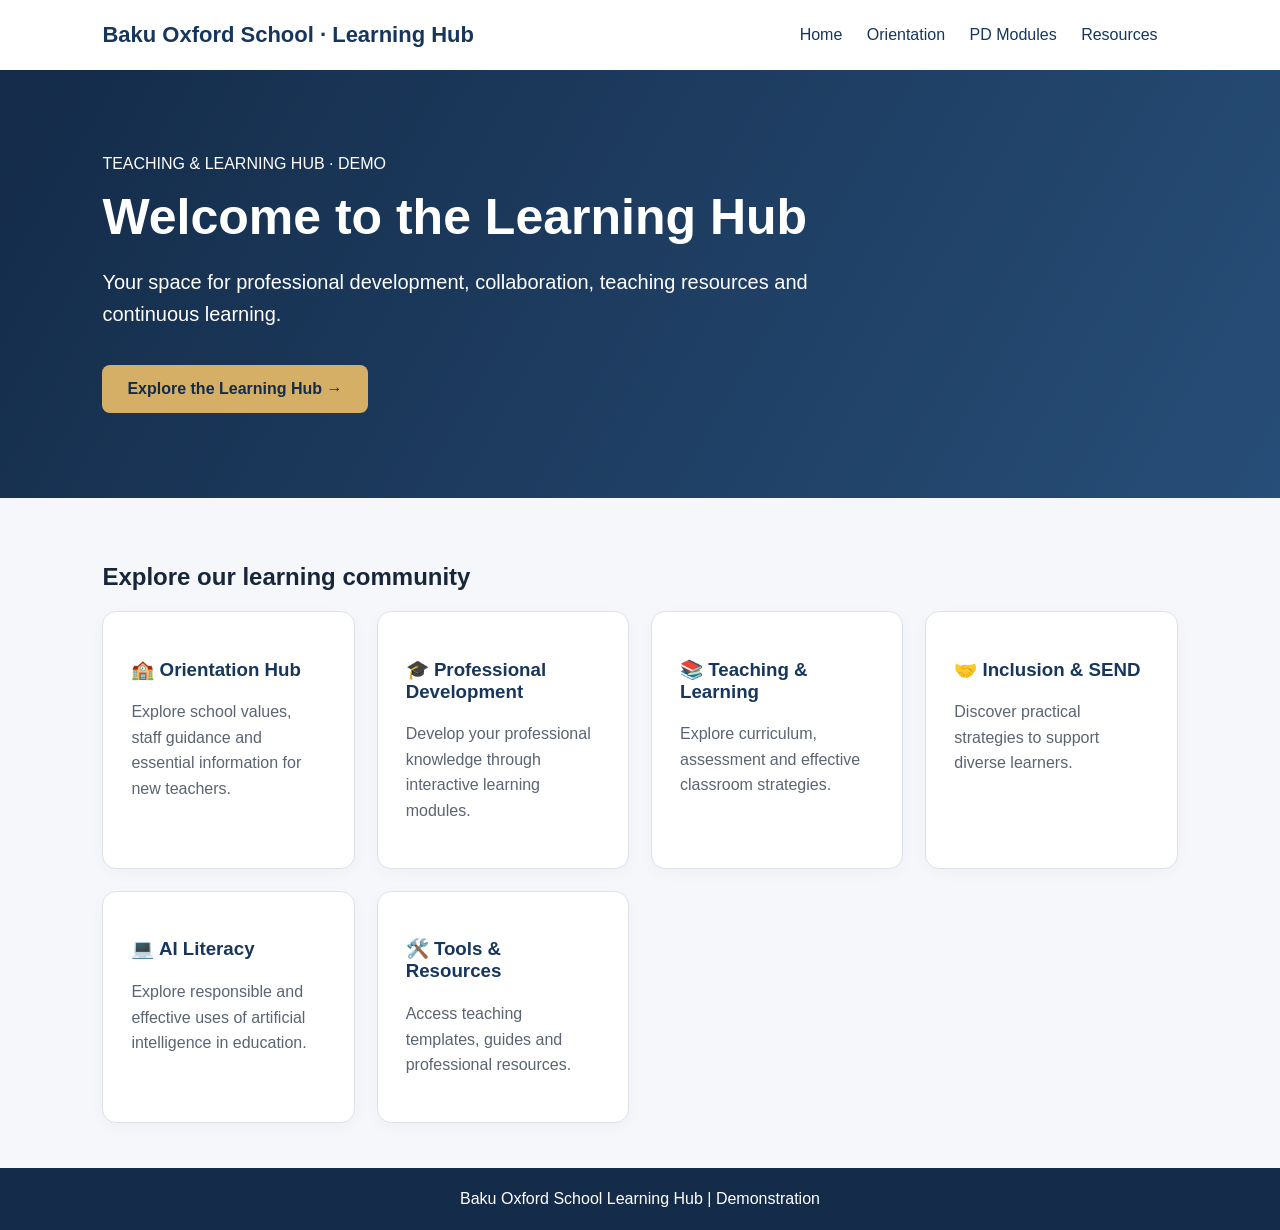
==== index.html @ e6fd6a9d "Create homepage" ====
<!DOCTYPE html>
<html lang="en">
<head>
<meta charset="UTF-8">
<meta name="viewport" content="width=device-width, initial-scale=1.0">
<title>Baku Oxford School | Learning Hub</title>

<style>
* {
    box-sizing: border-box;
}

body {
    margin: 0;
    font-family: Arial, sans-serif;
    background: #f5f7fa;
    color: #18263b;
}

header {
    background: white;
    padding: 22px 8%;
    display: flex;
    align-items: center;
    justify-content: space-between;
    flex-wrap: wrap;
    gap: 20px;
}

.logo {
    font-size: 22px;
    font-weight: bold;
    color: #17365d;
}

nav a {
    color: #17365d;
    text-decoration: none;
    margin-right: 20px;
}

.hero {
    background: linear-gradient(120deg, #142b49, #274e78);
    color: white;
    padding: 85px 8%;
}

.hero h1 {
    font-size: clamp(32px, 5vw, 50px);
    margin: 15px 0;
}

.hero p {
    font-size: 20px;
    line-height: 1.6;
    max-width: 750px;
}

.button {
    display: inline-block;
    background: #d4af65;
    color: #142b49;
    padding: 15px 25px;
    border-radius: 8px;
    text-decoration: none;
    font-weight: bold;
    margin-top: 15px;
}

main {
    padding: 45px 8%;
}

.cards {
    display: grid;
    grid-template-columns: repeat(auto-fit, minmax(250px, 1fr));
    gap: 22px;
}

.card {
    background: white;
    padding: 28px;
    border: 1px solid #dce2eb;
    border-radius: 14px;
    box-shadow: 0 4px 15px #00000008;
}

.card h3 {
    color: #17365d;
}

.card p {
    color: #5b6472;
    line-height: 1.6;
}

footer {
    background: #142b49;
    color: white;
    text-align: center;
    padding: 22px;
}
</style>
</head>

<body>

<header>
    <div class="logo">Baku Oxford School · Learning Hub</div>

    <nav>
        <a href="#home">Home</a>
        <a href="#orientation">Orientation</a>
        <a href="#pd">PD Modules</a>
        <a href="#resources">Resources</a>
    </nav>
</header>

<section class="hero" id="home">
    <div>TEACHING & LEARNING HUB · DEMO</div>

    <h1>Welcome to the Learning Hub</h1>

    <p>
        Your space for professional development,
        collaboration, teaching resources and
        continuous learning.
    </p>

    <a class="button" href="#orientation">
        Explore the Learning Hub →
    </a>
</section>

<main>

    <h2>Explore our learning community</h2>

    <div class="cards">

        <article class="card" id="orientation">
            <h3>🏫 Orientation Hub</h3>
            <p>Explore school values, staff guidance
            and essential information for new teachers.</p>
        </article>

        <article class="card" id="pd">
            <h3>🎓 Professional Development</h3>
            <p>Develop your professional knowledge
            through interactive learning modules.</p>
        </article>

        <article class="card">
            <h3>📚 Teaching & Learning</h3>
            <p>Explore curriculum, assessment and
            effective classroom strategies.</p>
        </article>

        <article class="card">
            <h3>🤝 Inclusion & SEND</h3>
            <p>Discover practical strategies to support
            diverse learners.</p>
        </article>

        <article class="card">
            <h3>💻 AI Literacy</h3>
            <p>Explore responsible and effective uses
            of artificial intelligence in education.</p>
        </article>

        <article class="card" id="resources">
            <h3>🛠️ Tools & Resources</h3>
            <p>Access teaching templates, guides
            and professional resources.</p>
        </article>

    </div>

</main>

<footer>
    Baku Oxford School Learning Hub | Demonstration
</footer>

</body>
</html>
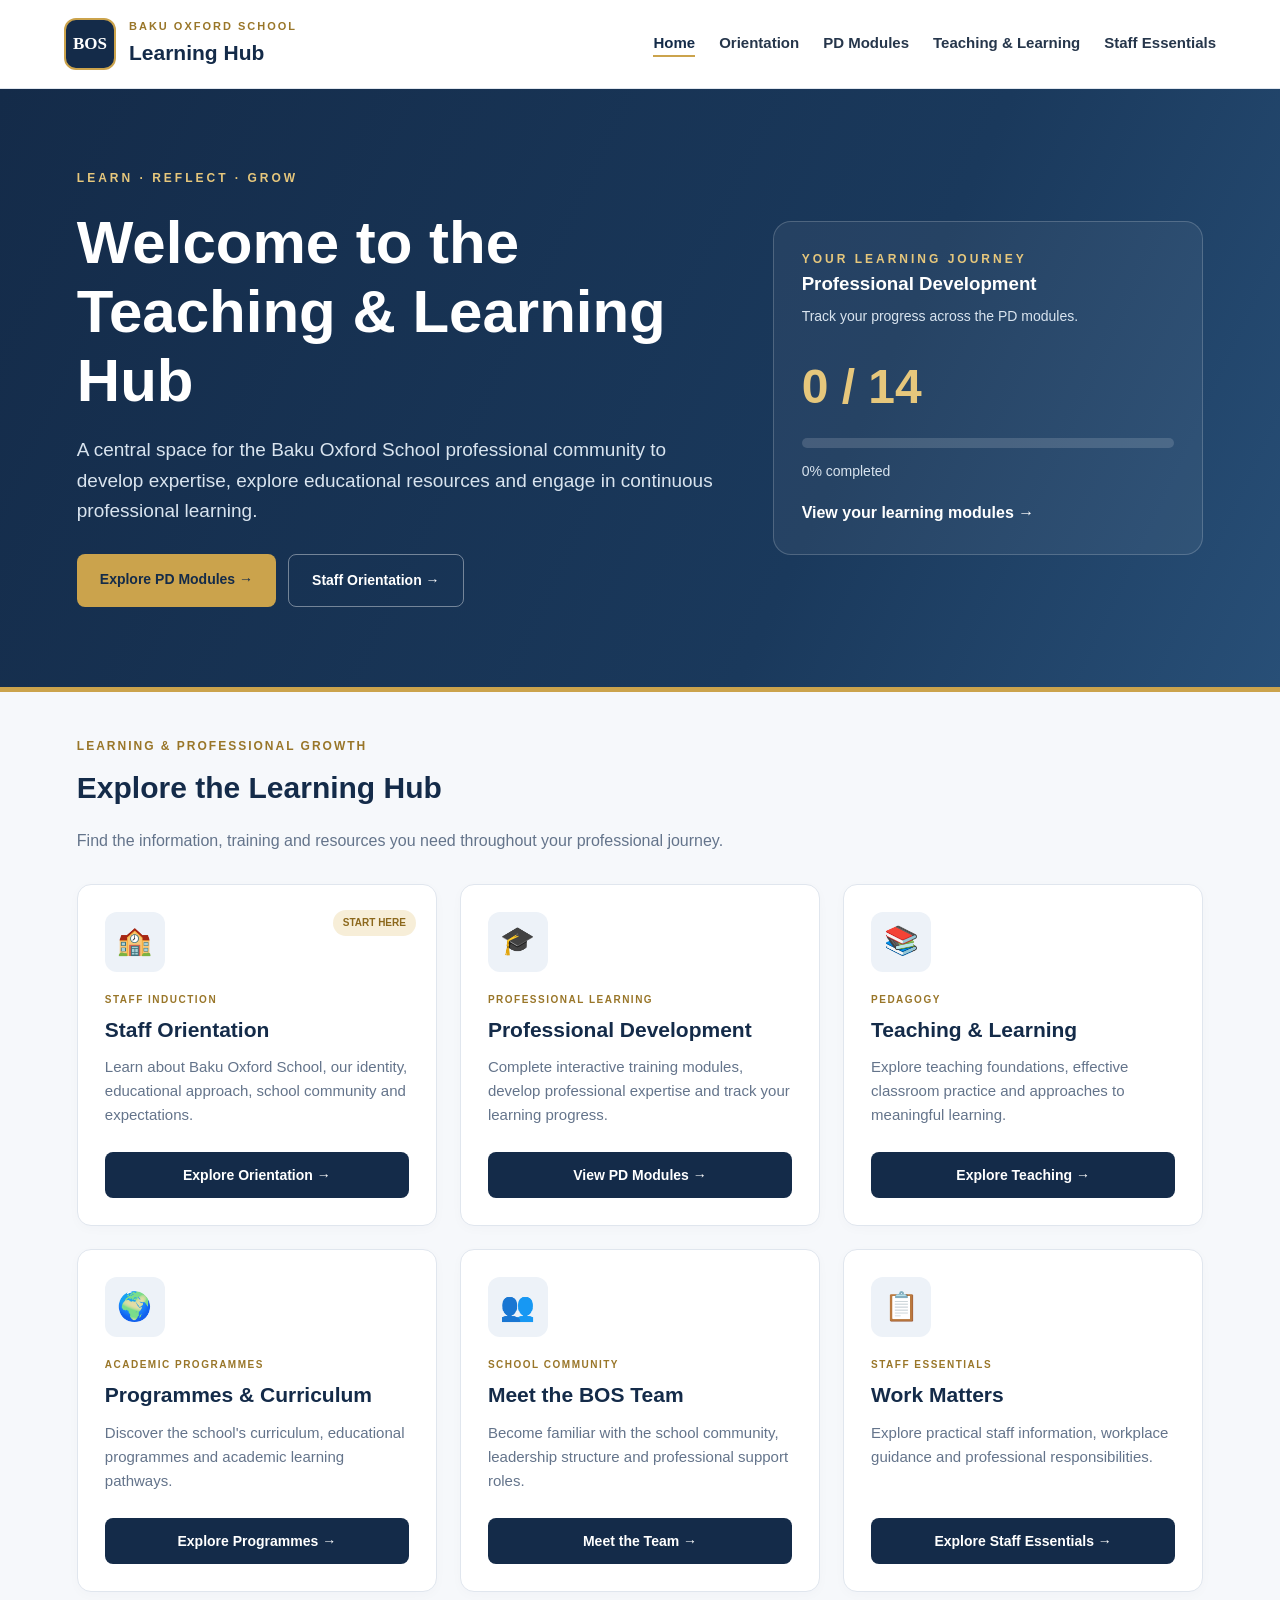
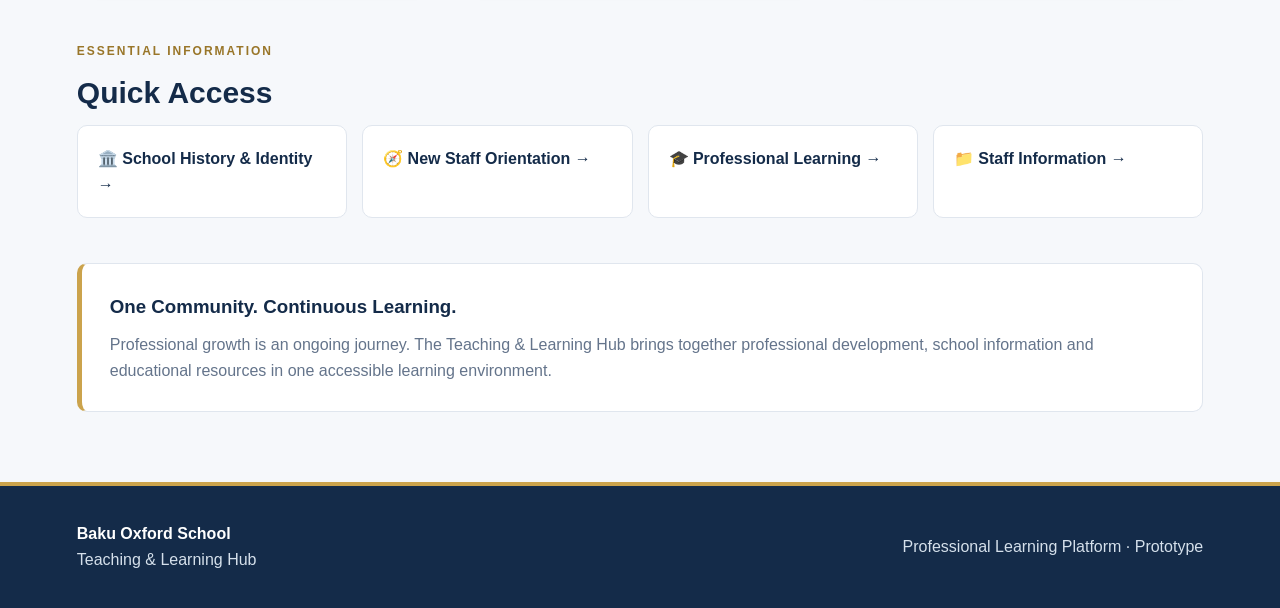
==== commit e62fba36: "Redesign Learning Hub homepage and connect all main sections" ====
--- a/index.html
+++ b/index.html
@@ -3,184 +3,883 @@
 <head>
 <meta charset="UTF-8">
 <meta name="viewport" content="width=device-width, initial-scale=1.0">
-<title>Baku Oxford School | Learning Hub</title>
+
+<title>Baku Oxford School | Teaching & Learning Hub</title>
 
 <style>
+
+:root {
+    --navy: #142b49;
+    --navy-light: #244b73;
+    --gold: #cba34c;
+    --gold-light: #f7eed8;
+    --background: #f6f8fb;
+    --white: #ffffff;
+    --text: #26364b;
+    --muted: #64748b;
+    --border: #e0e6ee;
+    --green: #16734a;
+}
+
 * {
     box-sizing: border-box;
 }
 
+html {
+    scroll-behavior: smooth;
+}
+
 body {
     margin: 0;
-    font-family: Arial, sans-serif;
-    background: #f5f7fa;
-    color: #18263b;
-}
+    font-family: Arial, Helvetica, sans-serif;
+    background: var(--background);
+    color: var(--text);
+    line-height: 1.6;
+}
+
+/* HEADER */
 
 header {
     background: white;
-    padding: 22px 8%;
+    border-bottom: 1px solid var(--border);
+    position: sticky;
+    top: 0;
+    z-index: 100;
+}
+
+.header-inner {
+    max-width: 1500px;
+    margin: auto;
+    padding: 18px 5%;
+    display: flex;
+    justify-content: space-between;
+    align-items: center;
+    gap: 25px;
+    flex-wrap: wrap;
+}
+
+.brand {
     display: flex;
     align-items: center;
+    gap: 13px;
+    text-decoration: none;
+}
+
+.brand-icon {
+    width: 52px;
+    height: 52px;
+    border: 2px solid var(--gold);
+    background: var(--navy);
+    color: white;
+    border-radius: 12px;
+    display: grid;
+    place-items: center;
+    font-family: Georgia, serif;
+    font-weight: bold;
+    font-size: 17px;
+}
+
+.brand-school {
+    color: #997629;
+    font-size: 11px;
+    font-weight: bold;
+    letter-spacing: 2px;
+}
+
+.brand-title {
+    color: var(--navy);
+    font-size: 21px;
+    font-weight: bold;
+}
+
+nav {
+    display: flex;
+    flex-wrap: wrap;
+    gap: 24px;
+}
+
+nav a {
+    color: var(--text);
+    text-decoration: none;
+    font-size: 15px;
+    font-weight: 600;
+}
+
+nav a:hover {
+    color: #a17a29;
+}
+
+nav a.active {
+    color: var(--navy);
+    border-bottom: 2px solid var(--gold);
+}
+
+/* HERO */
+
+.hero {
+    background: linear-gradient(
+        115deg,
+        #142b49 0%,
+        #1a395c 65%,
+        #284f77 100%
+    );
+    color: white;
+    border-bottom: 5px solid var(--gold);
+}
+
+.hero-inner {
+    max-width: 1450px;
+    margin: auto;
+    padding: 80px 6%;
+    display: grid;
+    grid-template-columns: 1.5fr 1fr;
+    gap: 50px;
+    align-items: center;
+}
+
+.eyebrow {
+    color: #e6c77c;
+    font-size: 12px;
+    font-weight: bold;
+    letter-spacing: 3px;
+}
+
+.hero h1 {
+    font-size: clamp(35px, 5vw, 60px);
+    line-height: 1.15;
+    margin: 20px 0;
+}
+
+.hero p {
+    font-size: 19px;
+    color: #d9e4ef;
+    max-width: 700px;
+}
+
+.hero-actions {
+    display: flex;
+    flex-wrap: wrap;
+    gap: 12px;
+    margin-top: 28px;
+}
+
+.button {
+    display: inline-block;
+    text-decoration: none;
+    padding: 14px 23px;
+    border-radius: 8px;
+    font-size: 14px;
+    font-weight: bold;
+    transition: .2s;
+}
+
+.button-primary {
+    background: var(--gold);
+    color: var(--navy);
+}
+
+.button-primary:hover {
+    background: #e0bd72;
+}
+
+.button-outline {
+    border: 1px solid #ffffff66;
+    color: white;
+}
+
+.button-outline:hover {
+    background: #ffffff15;
+}
+
+/* LEARNING PROGRESS */
+
+.progress-panel {
+    background: #ffffff0e;
+    border: 1px solid #ffffff30;
+    border-radius: 18px;
+    padding: 28px;
+}
+
+.progress-panel h3 {
+    margin: 0 0 6px;
+}
+
+.progress-panel p {
+    margin: 0;
+    font-size: 14px;
+}
+
+.progress-number {
+    color: #e6c77c;
+    font-size: 48px;
+    font-weight: bold;
+    margin-top: 22px;
+}
+
+.progress-track {
+    background: #ffffff25;
+    height: 10px;
+    border-radius: 8px;
+    overflow: hidden;
+    margin: 12px 0;
+}
+
+.progress-fill {
+    background: var(--gold);
+    height: 100%;
+    width: 0%;
+    transition: .5s;
+}
+
+.progress-link {
+    color: white;
+    text-decoration: none;
+    font-weight: bold;
+    display: inline-block;
+    margin-top: 18px;
+}
+
+/* MAIN */
+
+main {
+    max-width: 1450px;
+    margin: auto;
+    padding: 45px 6% 70px;
+}
+
+.section-label {
+    color: #997629;
+    font-size: 12px;
+    font-weight: bold;
+    letter-spacing: 2px;
+}
+
+.section-title {
+    font-size: 30px;
+    color: var(--navy);
+    margin: 8px 0;
+}
+
+.section-description {
+    color: var(--muted);
+    margin-bottom: 30px;
+}
+
+.cards {
+    display: grid;
+    grid-template-columns: repeat(3, 1fr);
+    gap: 23px;
+}
+
+/* CARDS */
+
+.card {
+    display: flex;
+    flex-direction: column;
+    background: white;
+    border: 1px solid var(--border);
+    border-radius: 14px;
+    padding: 27px;
+    position: relative;
+    transition: .25s;
+    box-shadow: 0 3px 12px #142b4906;
+}
+
+.card:hover {
+    transform: translateY(-5px);
+    box-shadow: 0 12px 26px #142b4912;
+    border-color: var(--gold);
+}
+
+.card-icon {
+    background: #edf2f8;
+    border-radius: 12px;
+    width: 60px;
+    height: 60px;
+    display: grid;
+    place-items: center;
+    font-size: 28px;
+    margin-bottom: 20px;
+}
+
+.card h3 {
+    color: var(--navy);
+    font-size: 21px;
+    line-height: 1.3;
+    margin: 0 0 12px;
+}
+
+.card p {
+    color: var(--muted);
+    font-size: 15px;
+    margin: 0 0 25px;
+    flex-grow: 1;
+}
+
+.card-link {
+    display: block;
+    background: var(--navy);
+    color: white;
+    text-decoration: none;
+    border-radius: 8px;
+    padding: 12px 18px;
+    text-align: center;
+    font-weight: bold;
+    font-size: 14px;
+}
+
+.card-link:hover {
+    background: var(--navy-light);
+}
+
+.category {
+    color: #997629;
+    font-size: 10px;
+    font-weight: bold;
+    letter-spacing: 1.5px;
+    margin-bottom: 8px;
+}
+
+.badge {
+    background: var(--gold-light);
+    color: #8c681c;
+    font-size: 10px;
+    font-weight: bold;
+    padding: 5px 10px;
+    border-radius: 20px;
+    position: absolute;
+    right: 20px;
+    top: 25px;
+}
+
+/* QUICK LINKS */
+
+.quick-section {
+    margin-top: 50px;
+}
+
+.quick-links {
+    display: grid;
+    grid-template-columns: repeat(4, 1fr);
+    gap: 15px;
+}
+
+.quick-link {
+    background: white;
+    padding: 20px;
+    border: 1px solid var(--border);
+    border-radius: 10px;
+    color: var(--navy);
+    text-decoration: none;
+    font-weight: bold;
+    transition: .2s;
+}
+
+.quick-link:hover {
+    border-color: var(--gold);
+    background: var(--gold-light);
+}
+
+/* MESSAGE */
+
+.message {
+    margin-top: 45px;
+    background: white;
+    border: 1px solid var(--border);
+    border-left: 5px solid var(--gold);
+    border-radius: 10px;
+    padding: 28px;
+}
+
+.message h3 {
+    color: var(--navy);
+    margin: 0 0 10px;
+}
+
+.message p {
+    color: var(--muted);
+    margin: 0;
+}
+
+/* FOOTER */
+
+footer {
+    background: var(--navy);
+    border-top: 4px solid var(--gold);
+    color: #d5e0eb;
+    padding: 35px 6%;
+}
+
+.footer-inner {
+    max-width: 1450px;
+    margin: auto;
+    display: flex;
     justify-content: space-between;
+    align-items: center;
     flex-wrap: wrap;
     gap: 20px;
 }
 
-.logo {
-    font-size: 22px;
-    font-weight: bold;
-    color: #17365d;
-}
-
-nav a {
-    color: #17365d;
-    text-decoration: none;
-    margin-right: 20px;
-}
-
-.hero {
-    background: linear-gradient(120deg, #142b49, #274e78);
+.footer-title {
     color: white;
-    padding: 85px 8%;
-}
-
-.hero h1 {
-    font-size: clamp(32px, 5vw, 50px);
-    margin: 15px 0;
-}
-
-.hero p {
-    font-size: 20px;
-    line-height: 1.6;
-    max-width: 750px;
-}
-
-.button {
-    display: inline-block;
-    background: #d4af65;
-    color: #142b49;
-    padding: 15px 25px;
-    border-radius: 8px;
-    text-decoration: none;
-    font-weight: bold;
-    margin-top: 15px;
-}
-
-main {
-    padding: 45px 8%;
-}
-
-.cards {
-    display: grid;
-    grid-template-columns: repeat(auto-fit, minmax(250px, 1fr));
-    gap: 22px;
-}
-
-.card {
-    background: white;
-    padding: 28px;
-    border: 1px solid #dce2eb;
-    border-radius: 14px;
-    box-shadow: 0 4px 15px #00000008;
-}
-
-.card h3 {
-    color: #17365d;
-}
-
-.card p {
-    color: #5b6472;
-    line-height: 1.6;
-}
-
-footer {
-    background: #142b49;
-    color: white;
-    text-align: center;
-    padding: 22px;
-}
+    font-weight: bold;
+}
+
+/* RESPONSIVE DESIGN */
+
+@media (max-width: 1000px) {
+
+    .hero-inner {
+        grid-template-columns: 1fr;
+    }
+
+    .cards {
+        grid-template-columns: repeat(2, 1fr);
+    }
+
+    .quick-links {
+        grid-template-columns: repeat(2, 1fr);
+    }
+}
+
+@media (max-width: 600px) {
+
+    .header-inner {
+        padding: 15px 5%;
+    }
+
+    nav {
+        gap: 12px;
+    }
+
+    nav a {
+        font-size: 13px;
+    }
+
+    .hero-inner {
+        padding: 45px 6%;
+    }
+
+    .cards {
+        grid-template-columns: 1fr;
+    }
+
+    .quick-links {
+        grid-template-columns: 1fr;
+    }
+
+    .brand-title {
+        font-size: 18px;
+    }
+}
+
 </style>
 </head>
 
 <body>
 
 <header>
-    <div class="logo">Baku Oxford School · Learning Hub</div>
+
+<div class="header-inner">
+
+    <a class="brand" href="index.html">
+
+        <div class="brand-icon">BOS</div>
+
+        <div>
+            <div class="brand-school">
+                BAKU OXFORD SCHOOL
+            </div>
+
+            <div class="brand-title">
+                Learning Hub
+            </div>
+        </div>
+
+    </a>
 
     <nav>
-        <a href="#home">Home</a>
-        <a href="#orientation">Orientation</a>
-        <a href="#pd">PD Modules</a>
-        <a href="#resources">Resources</a>
+
+        <a class="active" href="index.html">
+            Home
+        </a>
+
+        <a href="orientation.html">
+            Orientation
+        </a>
+
+        <a href="pd.html">
+            PD Modules
+        </a>
+
+        <a href="teaching.html">
+            Teaching & Learning
+        </a>
+
+        <a href="work-matters.html">
+            Staff Essentials
+        </a>
+
     </nav>
+
+</div>
+
 </header>
 
-<section class="hero" id="home">
-    <div>TEACHING & LEARNING HUB · DEMO</div>
-
-    <h1>Welcome to the Learning Hub</h1>
-
-    <p>
-        Your space for professional development,
-        collaboration, teaching resources and
-        continuous learning.
+<section class="hero">
+
+<div class="hero-inner">
+
+    <div>
+
+        <div class="eyebrow">
+            LEARN · REFLECT · GROW
+        </div>
+
+        <h1>
+            Welcome to the<br>
+            Teaching & Learning Hub
+        </h1>
+
+        <p>
+            A central space for the Baku Oxford School
+            professional community to develop expertise,
+            explore educational resources and engage in
+            continuous professional learning.
+        </p>
+
+        <div class="hero-actions">
+
+            <a class="button button-primary"
+               href="pd.html">
+                Explore PD Modules →
+            </a>
+
+            <a class="button button-outline"
+               href="orientation.html">
+                Staff Orientation →
+            </a>
+
+        </div>
+
+    </div>
+
+    <div class="progress-panel">
+
+        <div class="eyebrow">
+            YOUR LEARNING JOURNEY
+        </div>
+
+        <h3>Professional Development</h3>
+
+        <p>Track your progress across the PD modules.</p>
+
+        <div class="progress-number"
+             id="progressNumber">
+            0 / 14
+        </div>
+
+        <div class="progress-track">
+
+            <div class="progress-fill"
+                 id="progressFill">
+            </div>
+
+        </div>
+
+        <p id="progressText">
+            0% completed
+        </p>
+
+        <a class="progress-link" href="pd.html">
+            View your learning modules →
+        </a>
+
+    </div>
+
+</div>
+
+</section>
+
+<main>
+
+    <div class="section-label">
+        LEARNING & PROFESSIONAL GROWTH
+    </div>
+
+    <h2 class="section-title">
+        Explore the Learning Hub
+    </h2>
+
+    <p class="section-description">
+        Find the information, training and resources
+        you need throughout your professional journey.
     </p>
 
-    <a class="button" href="#orientation">
-        Explore the Learning Hub →
-    </a>
-</section>
-
-<main>
-
-    <h2>Explore our learning community</h2>
-
     <div class="cards">
 
-        <article class="card" id="orientation">
-            <h3>🏫 Orientation Hub</h3>
-            <p>Explore school values, staff guidance
-            and essential information for new teachers.</p>
+        <article class="card">
+
+            <span class="badge">START HERE</span>
+
+            <div class="card-icon">🏫</div>
+
+            <div class="category">
+                STAFF INDUCTION
+            </div>
+
+            <h3>Staff Orientation</h3>
+
+            <p>
+                Learn about Baku Oxford School, our
+                identity, educational approach,
+                school community and expectations.
+            </p>
+
+            <a class="card-link" href="orientation.html">
+                Explore Orientation →
+            </a>
+
         </article>
 
-        <article class="card" id="pd">
-            <h3>🎓 Professional Development</h3>
-            <p>Develop your professional knowledge
-            through interactive learning modules.</p>
+        <article class="card">
+
+            <div class="card-icon">🎓</div>
+
+            <div class="category">
+                PROFESSIONAL LEARNING
+            </div>
+
+            <h3>Professional Development</h3>
+
+            <p>
+                Complete interactive training modules,
+                develop professional expertise and
+                track your learning progress.
+            </p>
+
+            <a class="card-link" href="pd.html">
+                View PD Modules →
+            </a>
+
         </article>
 
         <article class="card">
-            <h3>📚 Teaching & Learning</h3>
-            <p>Explore curriculum, assessment and
-            effective classroom strategies.</p>
+
+            <div class="card-icon">📚</div>
+
+            <div class="category">
+                PEDAGOGY
+            </div>
+
+            <h3>Teaching & Learning</h3>
+
+            <p>
+                Explore teaching foundations, effective
+                classroom practice and approaches to
+                meaningful learning.
+            </p>
+
+            <a class="card-link" href="teaching.html">
+                Explore Teaching →
+            </a>
+
         </article>
 
         <article class="card">
-            <h3>🤝 Inclusion & SEND</h3>
-            <p>Discover practical strategies to support
-            diverse learners.</p>
+
+            <div class="card-icon">🌍</div>
+
+            <div class="category">
+                ACADEMIC PROGRAMMES
+            </div>
+
+            <h3>Programmes & Curriculum</h3>
+
+            <p>
+                Discover the school's curriculum,
+                educational programmes and academic
+                learning pathways.
+            </p>
+
+            <a class="card-link"
+               href="programs-and-curriculum.html">
+                Explore Programmes →
+            </a>
+
         </article>
 
         <article class="card">
-            <h3>💻 AI Literacy</h3>
-            <p>Explore responsible and effective uses
-            of artificial intelligence in education.</p>
+
+            <div class="card-icon">👥</div>
+
+            <div class="category">
+                SCHOOL COMMUNITY
+            </div>
+
+            <h3>Meet the BOS Team</h3>
+
+            <p>
+                Become familiar with the school community,
+                leadership structure and professional
+                support roles.
+            </p>
+
+            <a class="card-link"
+               href="meet-the-bos-team.html">
+                Meet the Team →
+            </a>
+
         </article>
 
-        <article class="card" id="resources">
-            <h3>🛠️ Tools & Resources</h3>
-            <p>Access teaching templates, guides
-            and professional resources.</p>
+        <article class="card">
+
+            <div class="card-icon">📋</div>
+
+            <div class="category">
+                STAFF ESSENTIALS
+            </div>
+
+            <h3>Work Matters</h3>
+
+            <p>
+                Explore practical staff information,
+                workplace guidance and professional
+                responsibilities.
+            </p>
+
+            <a class="card-link"
+               href="work-matters.html">
+                Explore Staff Essentials →
+            </a>
+
         </article>
 
     </div>
 
+    <section class="quick-section">
+
+        <div class="section-label">
+            ESSENTIAL INFORMATION
+        </div>
+
+        <h2 class="section-title">
+            Quick Access
+        </h2>
+
+        <div class="quick-links">
+
+            <a class="quick-link" href="history.html">
+                🏛️ School History & Identity →
+            </a>
+
+            <a class="quick-link" href="orientation.html">
+                🧭 New Staff Orientation →
+            </a>
+
+            <a class="quick-link" href="pd.html">
+                🎓 Professional Learning →
+            </a>
+
+            <a class="quick-link" href="work-matters.html">
+                📁 Staff Information →
+            </a>
+
+        </div>
+
+    </section>
+
+    <div class="message">
+
+        <h3>One Community. Continuous Learning.</h3>
+
+        <p>
+            Professional growth is an ongoing journey.
+            The Teaching & Learning Hub brings together
+            professional development, school information
+            and educational resources in one accessible
+            learning environment.
+        </p>
+
+    </div>
+
 </main>
 
 <footer>
-    Baku Oxford School Learning Hub | Demonstration
+
+    <div class="footer-inner">
+
+        <div>
+
+            <div class="footer-title">
+                Baku Oxford School
+            </div>
+
+            Teaching & Learning Hub
+
+        </div>
+
+        <div>
+            Professional Learning Platform · Prototype
+        </div>
+
+    </div>
+
 </footer>
+
+<script>
+
+const totalModules = 14;
+
+let progressData = {};
+
+try {
+
+    progressData = JSON.parse(
+        localStorage.getItem("bosPDProgress")
+    ) || {};
+
+} catch (error) {
+
+    progressData = {};
+
+}
+
+const moduleIds = [
+    "sustainability",
+    "ai-literacy",
+    "ai-ethics",
+    "emergency",
+    "safeguarding",
+    "google-workspace",
+    "notebooklm",
+    "chalkie",
+    "objectives",
+    "assessment",
+    "payroll",
+    "employment",
+    "campus-safety",
+    "staff-systems"
+];
+
+const completed = moduleIds.filter(
+    id => progressData[id] === "Completed"
+).length;
+
+const percentage = Math.round(
+    completed / totalModules * 100
+);
+
+document.getElementById("progressNumber").textContent =
+    completed + " / " + totalModules;
+
+document.getElementById("progressFill").style.width =
+    percentage + "%";
+
+document.getElementById("progressText").textContent =
+    percentage + "% completed";
+
+</script>
 
 </body>
 </html>
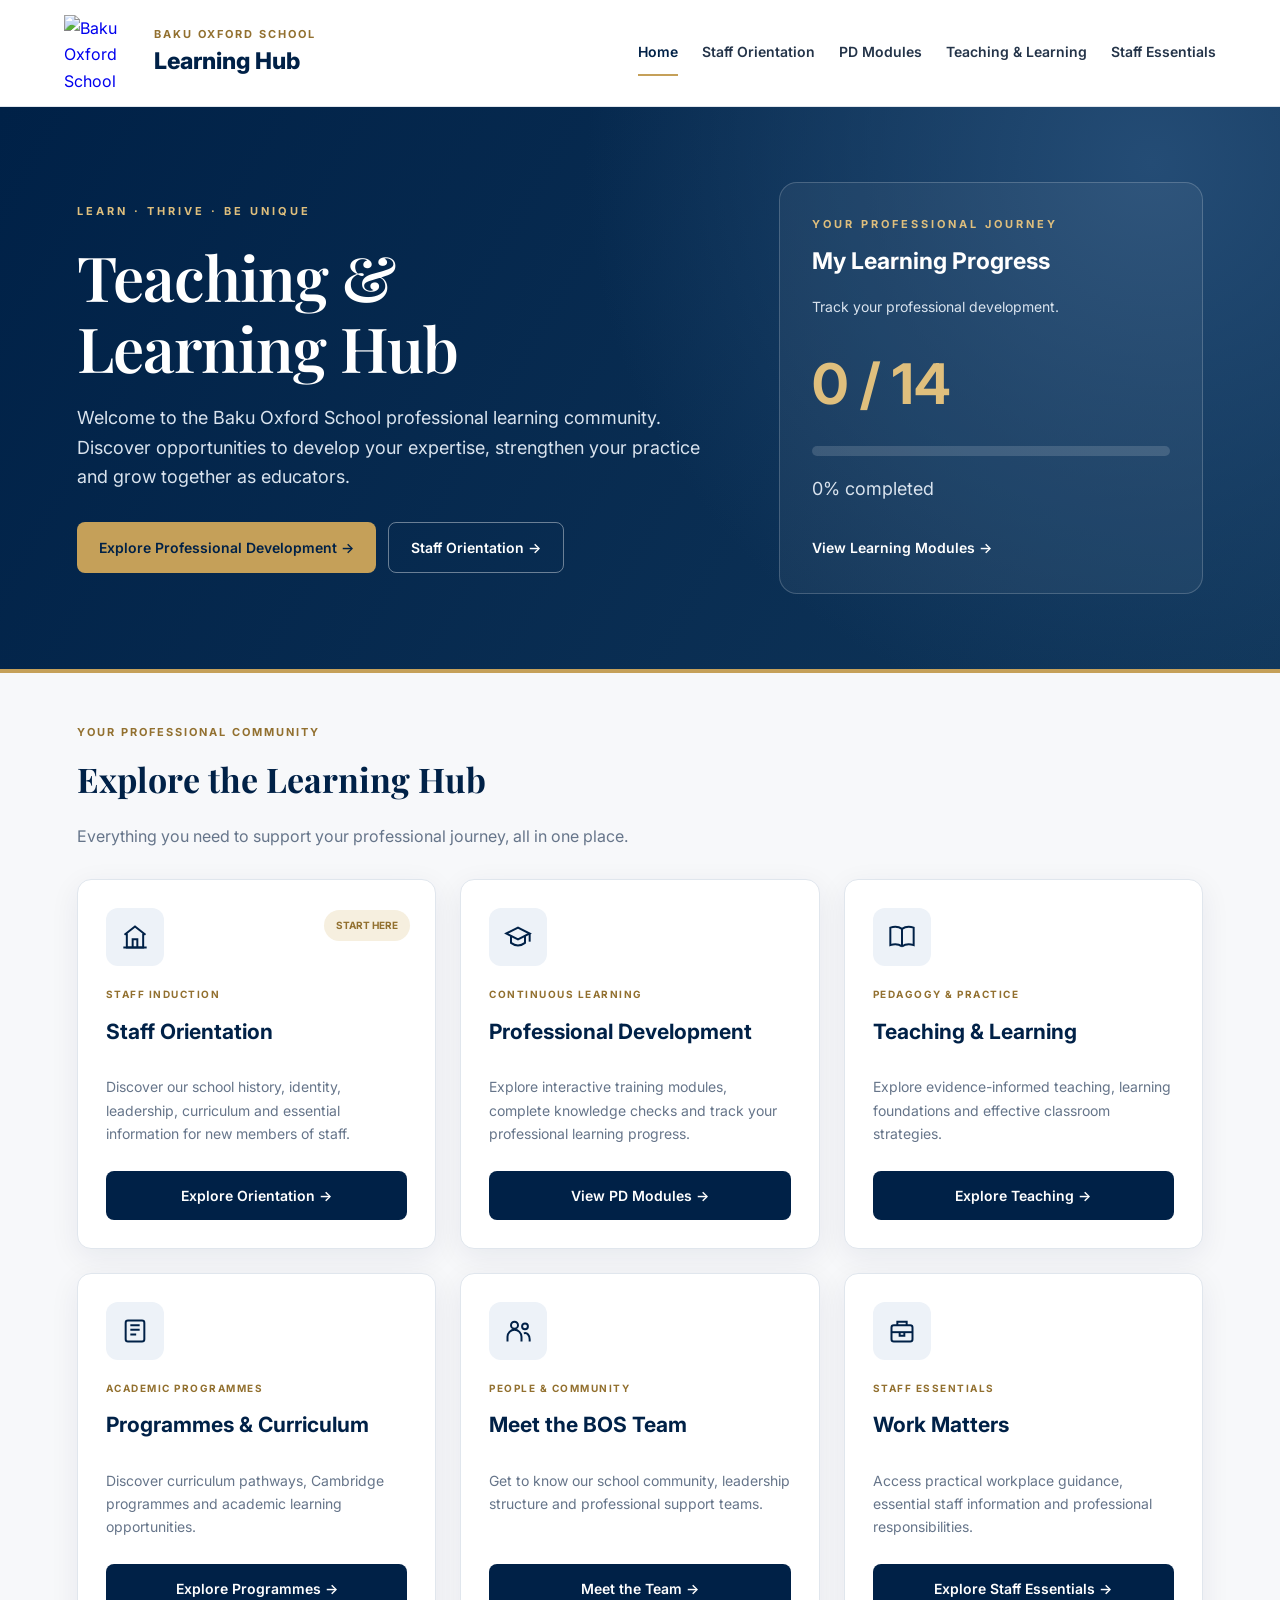
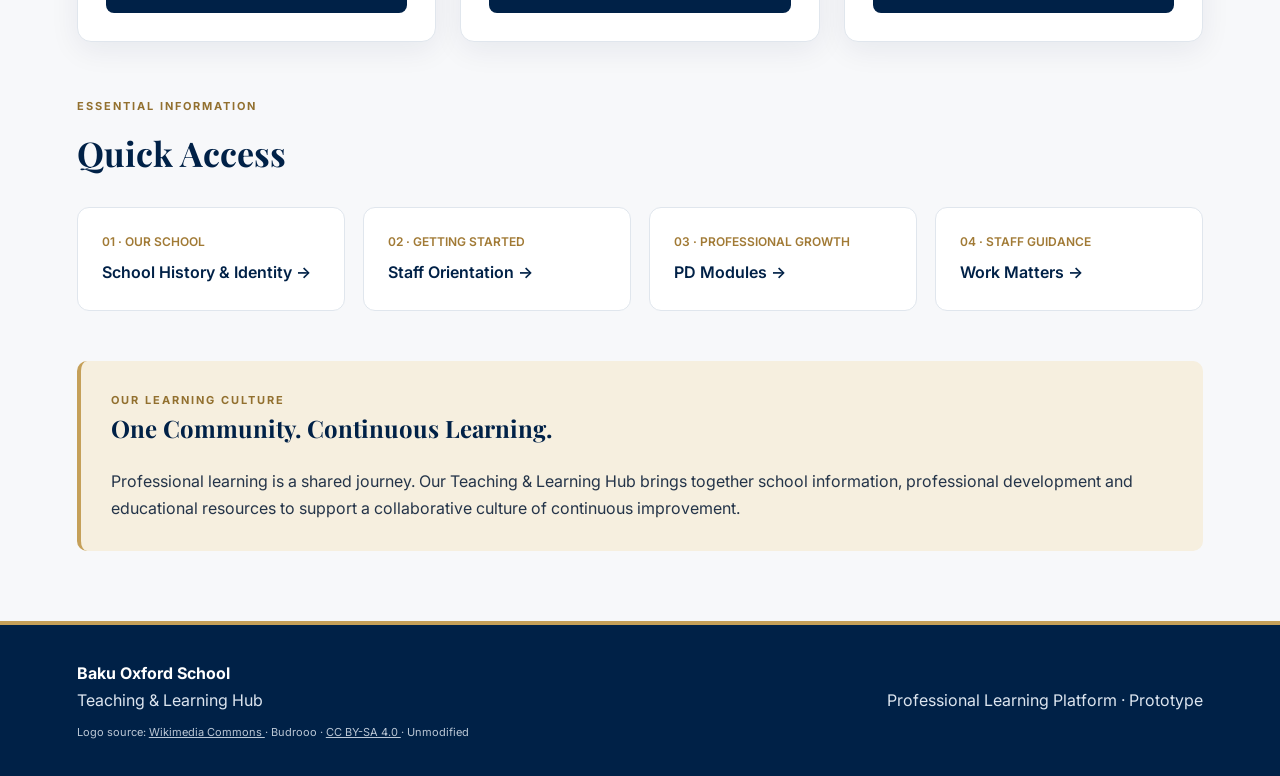
==== commit 1fe534da: "Redesign homepage with BOS logo and premium visual identity" ====
--- a/index.html
+++ b/index.html
@@ -6,471 +6,177 @@
 
 <title>Baku Oxford School | Teaching & Learning Hub</title>
 
+<link rel="stylesheet" href="./style.css">
+
 <style>
 
-:root {
-    --navy: #142b49;
-    --navy-light: #244b73;
-    --gold: #cba34c;
-    --gold-light: #f7eed8;
-    --background: #f6f8fb;
-    --white: #ffffff;
-    --text: #26364b;
-    --muted: #64748b;
-    --border: #e0e6ee;
-    --green: #16734a;
-}
-
-* {
-    box-sizing: border-box;
-}
-
-html {
-    scroll-behavior: smooth;
-}
-
-body {
-    margin: 0;
-    font-family: Arial, Helvetica, sans-serif;
-    background: var(--background);
-    color: var(--text);
-    line-height: 1.6;
-}
-
-/* HEADER */
-
-header {
-    background: white;
-    border-bottom: 1px solid var(--border);
-    position: sticky;
-    top: 0;
-    z-index: 100;
-}
-
-.header-inner {
-    max-width: 1500px;
-    margin: auto;
-    padding: 18px 5%;
-    display: flex;
-    justify-content: space-between;
-    align-items: center;
-    gap: 25px;
-    flex-wrap: wrap;
-}
-
-.brand {
-    display: flex;
-    align-items: center;
-    gap: 13px;
-    text-decoration: none;
-}
-
-.brand-icon {
-    width: 52px;
-    height: 52px;
-    border: 2px solid var(--gold);
-    background: var(--navy);
-    color: white;
-    border-radius: 12px;
-    display: grid;
-    place-items: center;
-    font-family: Georgia, serif;
-    font-weight: bold;
-    font-size: 17px;
-}
-
-.brand-school {
-    color: #997629;
-    font-size: 11px;
-    font-weight: bold;
-    letter-spacing: 2px;
-}
-
-.brand-title {
-    color: var(--navy);
-    font-size: 21px;
-    font-weight: bold;
-}
-
-nav {
-    display: flex;
-    flex-wrap: wrap;
-    gap: 24px;
-}
-
-nav a {
-    color: var(--text);
-    text-decoration: none;
-    font-size: 15px;
-    font-weight: 600;
-}
-
-nav a:hover {
-    color: #a17a29;
-}
-
-nav a.active {
-    color: var(--navy);
-    border-bottom: 2px solid var(--gold);
-}
-
-/* HERO */
-
-.hero {
-    background: linear-gradient(
-        115deg,
-        #142b49 0%,
-        #1a395c 65%,
-        #284f77 100%
-    );
-    color: white;
-    border-bottom: 5px solid var(--gold);
-}
-
-.hero-inner {
-    max-width: 1450px;
-    margin: auto;
-    padding: 80px 6%;
+.home-hero {
     display: grid;
     grid-template-columns: 1.5fr 1fr;
-    gap: 50px;
     align-items: center;
-}
-
-.eyebrow {
-    color: #e6c77c;
-    font-size: 12px;
-    font-weight: bold;
-    letter-spacing: 3px;
-}
-
-.hero h1 {
-    font-size: clamp(35px, 5vw, 60px);
-    line-height: 1.15;
-    margin: 20px 0;
-}
-
-.hero p {
-    font-size: 19px;
-    color: #d9e4ef;
-    max-width: 700px;
+    gap: 65px;
 }
 
 .hero-actions {
     display: flex;
     flex-wrap: wrap;
     gap: 12px;
-    margin-top: 28px;
-}
-
-.button {
+    margin-top: 30px;
+}
+
+.hero-progress {
+    background: #ffffff0d;
+    border: 1px solid #ffffff30;
+    padding: 32px;
+    border-radius: 18px;
+}
+
+.hero-progress h3 {
+    font-size: 23px;
+    margin: 10px 0;
+}
+
+.progress-number {
+    font-size: 56px;
+    font-weight: 700;
+    color: #dfbf7d;
+    margin: 20px 0 5px;
+}
+
+.hero-progress .bos-progress-track {
+    background: #ffffff25;
+    margin: 15px 0;
+}
+
+.hero-progress .bos-progress-fill {
+    background: #dfbf7d;
+}
+
+.hero-progress a {
     display: inline-block;
-    text-decoration: none;
-    padding: 14px 23px;
-    border-radius: 8px;
-    font-size: 14px;
-    font-weight: bold;
-    transition: .2s;
-}
-
-.button-primary {
-    background: var(--gold);
-    color: var(--navy);
-}
-
-.button-primary:hover {
-    background: #e0bd72;
-}
-
-.button-outline {
-    border: 1px solid #ffffff66;
-    color: white;
-}
-
-.button-outline:hover {
-    background: #ffffff15;
-}
-
-/* LEARNING PROGRESS */
-
-.progress-panel {
-    background: #ffffff0e;
-    border: 1px solid #ffffff30;
-    border-radius: 18px;
-    padding: 28px;
-}
-
-.progress-panel h3 {
-    margin: 0 0 6px;
-}
-
-.progress-panel p {
-    margin: 0;
-    font-size: 14px;
-}
-
-.progress-number {
-    color: #e6c77c;
-    font-size: 48px;
-    font-weight: bold;
-    margin-top: 22px;
-}
-
-.progress-track {
-    background: #ffffff25;
-    height: 10px;
-    border-radius: 8px;
-    overflow: hidden;
-    margin: 12px 0;
-}
-
-.progress-fill {
-    background: var(--gold);
-    height: 100%;
-    width: 0%;
-    transition: .5s;
-}
-
-.progress-link {
     color: white;
     text-decoration: none;
-    font-weight: bold;
-    display: inline-block;
-    margin-top: 18px;
-}
-
-/* MAIN */
-
-main {
-    max-width: 1450px;
-    margin: auto;
-    padding: 45px 6% 70px;
-}
-
-.section-label {
-    color: #997629;
-    font-size: 12px;
-    font-weight: bold;
-    letter-spacing: 2px;
-}
-
-.section-title {
-    font-size: 30px;
-    color: var(--navy);
-    margin: 8px 0;
-}
-
-.section-description {
+    margin-top: 15px;
+    font-size: 14px;
+    font-weight: 600;
+}
+
+.section-intro {
     color: var(--muted);
     margin-bottom: 30px;
 }
 
-.cards {
+.bos-card {
+    position: relative;
+    min-height: 285px;
+}
+
+.bos-card .bos-button {
+    margin-top: 12px;
+}
+
+.card-category {
+    color: #92702f;
+    text-transform: uppercase;
+    font-size: 10px;
+    font-weight: 700;
+    letter-spacing: 1.5px;
+    margin-top: 20px;
+}
+
+.start-badge {
+    position: absolute;
+    right: 25px;
+    top: 30px;
+    background: var(--gold-light);
+    color: #92702f;
+    font-size: 10px;
+    font-weight: 700;
+    padding: 7px 12px;
+    border-radius: 25px;
+}
+
+.quick-access {
+    margin-top: 55px;
+}
+
+.quick-grid {
     display: grid;
-    grid-template-columns: repeat(3, 1fr);
-    gap: 23px;
-}
-
-/* CARDS */
-
-.card {
-    display: flex;
-    flex-direction: column;
+    grid-template-columns: repeat(4, 1fr);
+    gap: 18px;
+    margin-top: 25px;
+}
+
+.quick-card {
     background: white;
     border: 1px solid var(--border);
-    border-radius: 14px;
-    padding: 27px;
-    position: relative;
-    transition: .25s;
-    box-shadow: 0 3px 12px #142b4906;
-}
-
-.card:hover {
-    transform: translateY(-5px);
-    box-shadow: 0 12px 26px #142b4912;
-    border-color: var(--gold);
-}
-
-.card-icon {
-    background: #edf2f8;
+    padding: 24px;
     border-radius: 12px;
-    width: 60px;
-    height: 60px;
-    display: grid;
-    place-items: center;
-    font-size: 28px;
-    margin-bottom: 20px;
-}
-
-.card h3 {
+    text-decoration: none;
     color: var(--navy);
-    font-size: 21px;
-    line-height: 1.3;
-    margin: 0 0 12px;
-}
-
-.card p {
-    color: var(--muted);
-    font-size: 15px;
-    margin: 0 0 25px;
-    flex-grow: 1;
-}
-
-.card-link {
-    display: block;
-    background: var(--navy);
-    color: white;
-    text-decoration: none;
-    border-radius: 8px;
-    padding: 12px 18px;
-    text-align: center;
-    font-weight: bold;
-    font-size: 14px;
-}
-
-.card-link:hover {
-    background: var(--navy-light);
-}
-
-.category {
-    color: #997629;
-    font-size: 10px;
-    font-weight: bold;
-    letter-spacing: 1.5px;
-    margin-bottom: 8px;
-}
-
-.badge {
-    background: var(--gold-light);
-    color: #8c681c;
-    font-size: 10px;
-    font-weight: bold;
-    padding: 5px 10px;
-    border-radius: 20px;
-    position: absolute;
-    right: 20px;
-    top: 25px;
-}
-
-/* QUICK LINKS */
-
-.quick-section {
-    margin-top: 50px;
-}
-
-.quick-links {
-    display: grid;
-    grid-template-columns: repeat(4, 1fr);
-    gap: 15px;
-}
-
-.quick-link {
-    background: white;
-    padding: 20px;
-    border: 1px solid var(--border);
-    border-radius: 10px;
-    color: var(--navy);
-    text-decoration: none;
-    font-weight: bold;
+    font-weight: 600;
     transition: .2s;
 }
 
-.quick-link:hover {
+.quick-card:hover {
     border-color: var(--gold);
     background: var(--gold-light);
 }
 
-/* MESSAGE */
-
-.message {
-    margin-top: 45px;
-    background: white;
-    border: 1px solid var(--border);
-    border-left: 5px solid var(--gold);
+.quick-card span {
+    color: #a17a35;
+    display: block;
+    margin-bottom: 8px;
+    font-size: 12px;
+}
+
+.community-message {
+    background: var(--gold-light);
+    border-left: 4px solid var(--gold);
+    padding: 30px;
+    margin-top: 50px;
     border-radius: 10px;
-    padding: 28px;
-}
-
-.message h3 {
+}
+
+.community-message h2 {
+    font-family: 'Playfair Display', Georgia, serif;
     color: var(--navy);
-    margin: 0 0 10px;
-}
-
-.message p {
-    color: var(--muted);
-    margin: 0;
-}
-
-/* FOOTER */
-
-footer {
-    background: var(--navy);
-    border-top: 4px solid var(--gold);
-    color: #d5e0eb;
-    padding: 35px 6%;
-}
-
-.footer-inner {
-    max-width: 1450px;
-    margin: auto;
-    display: flex;
-    justify-content: space-between;
-    align-items: center;
-    flex-wrap: wrap;
-    gap: 20px;
-}
-
-.footer-title {
-    color: white;
-    font-weight: bold;
-}
-
-/* RESPONSIVE DESIGN */
-
-@media (max-width: 1000px) {
-
-    .hero-inner {
+    margin-top: 0;
+}
+
+.community-message p {
+    margin-bottom: 0;
+}
+
+.logo-credit {
+    font-size: 11px;
+    opacity: .85;
+    margin-top: 10px;
+}
+
+@media(max-width:1000px) {
+
+    .home-hero {
+        grid-template-columns: 1fr;
+        gap: 30px;
+    }
+
+    .quick-grid {
+        grid-template-columns: repeat(2,1fr);
+    }
+
+}
+
+@media(max-width:600px) {
+
+    .quick-grid {
         grid-template-columns: 1fr;
     }
 
-    .cards {
-        grid-template-columns: repeat(2, 1fr);
+    .hero-progress {
+        padding: 22px;
     }
 
-    .quick-links {
-        grid-template-columns: repeat(2, 1fr);
-    }
-}
-
-@media (max-width: 600px) {
-
-    .header-inner {
-        padding: 15px 5%;
-    }
-
-    nav {
-        gap: 12px;
-    }
-
-    nav a {
-        font-size: 13px;
-    }
-
-    .hero-inner {
-        padding: 45px 6%;
-    }
-
-    .cards {
-        grid-template-columns: 1fr;
-    }
-
-    .quick-links {
-        grid-template-columns: 1fr;
-    }
-
-    .brand-title {
-        font-size: 18px;
-    }
 }
 
 </style>
@@ -478,278 +184,353 @@
 
 <body>
 
-<header>
-
-<div class="header-inner">
-
-    <a class="brand" href="index.html">
-
-        <div class="brand-icon">BOS</div>
+<header class="bos-header">
+
+    <div class="bos-header-inner">
+
+        <a href="./index.html" class="bos-brand">
+
+            <img
+                class="bos-logo"
+                src="https://upload.wikimedia.org/wikipedia/commons/6/6f/Baku-oxford-school-Logo.png"
+                alt="Baku Oxford School logo">
+
+            <div>
+
+                <div class="bos-school-name">
+                    BAKU OXFORD SCHOOL
+                </div>
+
+                <div class="bos-hub-name">
+                    Learning Hub
+                </div>
+
+            </div>
+
+        </a>
+
+        <nav class="bos-nav">
+
+            <a class="active" href="./index.html">
+                Home
+            </a>
+
+            <a href="./orientation.html">
+                Staff Orientation
+            </a>
+
+            <a href="./pd.html">
+                PD Modules
+            </a>
+
+            <a href="./teaching.html">
+                Teaching &amp; Learning
+            </a>
+
+            <a href="./work-matters.html">
+                Staff Essentials
+            </a>
+
+        </nav>
+
+    </div>
+
+</header>
+
+<section class="bos-hero">
+
+    <div class="bos-hero-inner home-hero">
 
         <div>
-            <div class="brand-school">
-                BAKU OXFORD SCHOOL
-            </div>
-
-            <div class="brand-title">
+
+            <div class="bos-eyebrow">
+                LEARN · THRIVE · BE UNIQUE
+            </div>
+
+            <h1>
+                Teaching &amp;<br>
                 Learning Hub
-            </div>
+            </h1>
+
+            <p>
+                Welcome to the Baku Oxford School professional
+                learning community. Discover opportunities
+                to develop your expertise, strengthen your
+                practice and grow together as educators.
+            </p>
+
+            <div class="hero-actions">
+
+                <a class="bos-button gold"
+                   href="./pd.html">
+                    Explore Professional Development →
+                </a>
+
+                <a class="bos-button outline"
+                   href="./orientation.html">
+                    Staff Orientation →
+                </a>
+
+            </div>
+
         </div>
 
-    </a>
-
-    <nav>
-
-        <a class="active" href="index.html">
-            Home
-        </a>
-
-        <a href="orientation.html">
-            Orientation
-        </a>
-
-        <a href="pd.html">
-            PD Modules
-        </a>
-
-        <a href="teaching.html">
-            Teaching & Learning
-        </a>
-
-        <a href="work-matters.html">
-            Staff Essentials
-        </a>
-
-    </nav>
-
-</div>
-
-</header>
-
-<section class="hero">
-
-<div class="hero-inner">
-
-    <div>
-
-        <div class="eyebrow">
-            LEARN · REFLECT · GROW
+        <div class="hero-progress">
+
+            <div class="bos-eyebrow">
+                YOUR PROFESSIONAL JOURNEY
+            </div>
+
+            <h3>My Learning Progress</h3>
+
+            <p style="font-size:14px">
+                Track your professional development.
+            </p>
+
+            <div class="progress-number"
+                 id="progressNumber">
+                0 / 14
+            </div>
+
+            <div class="bos-progress-track">
+
+                <div class="bos-progress-fill"
+                     id="progressFill">
+                </div>
+
+            </div>
+
+            <p id="progressText">
+                0% completed
+            </p>
+
+            <a href="./pd.html">
+                View Learning Modules →
+            </a>
+
         </div>
 
-        <h1>
-            Welcome to the<br>
-            Teaching & Learning Hub
-        </h1>
-
-        <p>
-            A central space for the Baku Oxford School
-            professional community to develop expertise,
-            explore educational resources and engage in
-            continuous professional learning.
-        </p>
-
-        <div class="hero-actions">
-
-            <a class="button button-primary"
-               href="pd.html">
-                Explore PD Modules →
-            </a>
-
-            <a class="button button-outline"
-               href="orientation.html">
-                Staff Orientation →
-            </a>
-
-        </div>
-
     </div>
 
-    <div class="progress-panel">
-
-        <div class="eyebrow">
-            YOUR LEARNING JOURNEY
-        </div>
-
-        <h3>Professional Development</h3>
-
-        <p>Track your progress across the PD modules.</p>
-
-        <div class="progress-number"
-             id="progressNumber">
-            0 / 14
-        </div>
-
-        <div class="progress-track">
-
-            <div class="progress-fill"
-                 id="progressFill">
-            </div>
-
-        </div>
-
-        <p id="progressText">
-            0% completed
-        </p>
-
-        <a class="progress-link" href="pd.html">
-            View your learning modules →
-        </a>
-
+</section>
+
+<main class="bos-container">
+
+    <div class="bos-section-label">
+        YOUR PROFESSIONAL COMMUNITY
     </div>
 
-</div>
-
-</section>
-
-<main>
-
-    <div class="section-label">
-        LEARNING & PROFESSIONAL GROWTH
-    </div>
-
-    <h2 class="section-title">
+    <h2 class="bos-section-title">
         Explore the Learning Hub
     </h2>
 
-    <p class="section-description">
-        Find the information, training and resources
-        you need throughout your professional journey.
+    <p class="section-intro">
+        Everything you need to support your professional
+        journey, all in one place.
     </p>
 
-    <div class="cards">
-
-        <article class="card">
-
-            <span class="badge">START HERE</span>
-
-            <div class="card-icon">🏫</div>
-
-            <div class="category">
+    <div class="bos-grid">
+
+        <!-- STAFF ORIENTATION -->
+
+        <article class="bos-card">
+
+            <span class="start-badge">
+                START HERE
+            </span>
+
+            <div class="bos-icon">
+
+                <svg viewBox="0 0 24 24">
+                    <path d="M3 10L12 3l9 7"/>
+                    <path d="M5 9v12h14V9"/>
+                    <path d="M10 21v-7h4v7"/>
+                    <path d="M2 21h20"/>
+                </svg>
+
+            </div>
+
+            <div class="card-category">
                 STAFF INDUCTION
             </div>
 
             <h3>Staff Orientation</h3>
 
             <p>
-                Learn about Baku Oxford School, our
-                identity, educational approach,
-                school community and expectations.
-            </p>
-
-            <a class="card-link" href="orientation.html">
+                Discover our school history, identity,
+                leadership, curriculum and essential
+                information for new members of staff.
+            </p>
+
+            <a class="bos-button"
+               href="./orientation.html">
                 Explore Orientation →
             </a>
 
         </article>
 
-        <article class="card">
-
-            <div class="card-icon">🎓</div>
-
-            <div class="category">
-                PROFESSIONAL LEARNING
+        <!-- PROFESSIONAL DEVELOPMENT -->
+
+        <article class="bos-card">
+
+            <div class="bos-icon">
+
+                <svg viewBox="0 0 24 24">
+                    <path d="M2 9l10-5 10 5-10 5z"/>
+                    <path d="M6 11v6c4 3 8 3 12 0v-6"/>
+                    <path d="M22 9v7"/>
+                </svg>
+
+            </div>
+
+            <div class="card-category">
+                CONTINUOUS LEARNING
             </div>
 
             <h3>Professional Development</h3>
 
             <p>
-                Complete interactive training modules,
-                develop professional expertise and
-                track your learning progress.
-            </p>
-
-            <a class="card-link" href="pd.html">
+                Explore interactive training modules,
+                complete knowledge checks and track
+                your professional learning progress.
+            </p>
+
+            <a class="bos-button" href="./pd.html">
                 View PD Modules →
             </a>
 
         </article>
 
-        <article class="card">
-
-            <div class="card-icon">📚</div>
-
-            <div class="category">
-                PEDAGOGY
-            </div>
-
-            <h3>Teaching & Learning</h3>
+        <!-- TEACHING AND LEARNING -->
+
+        <article class="bos-card">
+
+            <div class="bos-icon">
+
+                <svg viewBox="0 0 24 24">
+                    <path d="M12 5c-3-2-7-2-10-1v15c3-1 7-1 10 1"/>
+                    <path d="M12 5c3-2 7-2 10-1v15c-3-1-7-1-10 1"/>
+                    <path d="M12 5v15"/>
+                </svg>
+
+            </div>
+
+            <div class="card-category">
+                PEDAGOGY &amp; PRACTICE
+            </div>
+
+            <h3>Teaching &amp; Learning</h3>
 
             <p>
-                Explore teaching foundations, effective
-                classroom practice and approaches to
-                meaningful learning.
-            </p>
-
-            <a class="card-link" href="teaching.html">
+                Explore evidence-informed teaching,
+                learning foundations and effective
+                classroom strategies.
+            </p>
+
+            <a class="bos-button"
+               href="./teaching.html">
                 Explore Teaching →
             </a>
 
         </article>
 
-        <article class="card">
-
-            <div class="card-icon">🌍</div>
-
-            <div class="category">
+        <!-- CURRICULUM -->
+
+        <article class="bos-card">
+
+            <div class="bos-icon">
+
+                <svg viewBox="0 0 24 24">
+                    <rect x="4" y="3" width="16"
+                          height="18" rx="2"/>
+                    <path d="M8 7h8M8 11h8M8 15h5"/>
+                </svg>
+
+            </div>
+
+            <div class="card-category">
                 ACADEMIC PROGRAMMES
             </div>
 
-            <h3>Programmes & Curriculum</h3>
+            <h3>Programmes &amp; Curriculum</h3>
 
             <p>
-                Discover the school's curriculum,
-                educational programmes and academic
-                learning pathways.
-            </p>
-
-            <a class="card-link"
-               href="programs-and-curriculum.html">
+                Discover curriculum pathways,
+                Cambridge programmes and academic
+                learning opportunities.
+            </p>
+
+            <a class="bos-button"
+               href="./programs-and-curriculum.html">
                 Explore Programmes →
             </a>
 
         </article>
 
-        <article class="card">
-
-            <div class="card-icon">👥</div>
-
-            <div class="category">
-                SCHOOL COMMUNITY
+        <!-- SCHOOL COMMUNITY -->
+
+        <article class="bos-card">
+
+            <div class="bos-icon">
+
+                <svg viewBox="0 0 24 24">
+                    <circle cx="9" cy="7" r="3"/>
+                    <path d="M3 21v-4a6 6 0 0 1 12 0v4"/>
+                    <circle cx="18" cy="8" r="2.5"/>
+                    <path d="M17 14c3-1 5 2 5 5v2"/>
+                </svg>
+
+            </div>
+
+            <div class="card-category">
+                PEOPLE &amp; COMMUNITY
             </div>
 
             <h3>Meet the BOS Team</h3>
 
             <p>
-                Become familiar with the school community,
+                Get to know our school community,
                 leadership structure and professional
-                support roles.
-            </p>
-
-            <a class="card-link"
-               href="meet-the-bos-team.html">
+                support teams.
+            </p>
+
+            <a class="bos-button"
+               href="./meet-the-bos-team.html">
                 Meet the Team →
             </a>
 
         </article>
 
-        <article class="card">
-
-            <div class="card-icon">📋</div>
-
-            <div class="category">
+        <!-- WORK MATTERS -->
+
+        <article class="bos-card">
+
+            <div class="bos-icon">
+
+                <svg viewBox="0 0 24 24">
+                    <rect x="3" y="7" width="18"
+                          height="14" rx="2"/>
+                    <path d="M8 7V4h8v3"/>
+                    <path d="M3 13h18"/>
+                    <path d="M10 13v3h4v-3"/>
+                </svg>
+
+            </div>
+
+            <div class="card-category">
                 STAFF ESSENTIALS
             </div>
 
             <h3>Work Matters</h3>
 
             <p>
-                Explore practical staff information,
-                workplace guidance and professional
-                responsibilities.
-            </p>
-
-            <a class="card-link"
-               href="work-matters.html">
+                Access practical workplace guidance,
+                essential staff information and
+                professional responsibilities.
+            </p>
+
+            <a class="bos-button"
+               href="./work-matters.html">
                 Explore Staff Essentials →
             </a>
 
@@ -757,93 +538,121 @@
 
     </div>
 
-    <section class="quick-section">
-
-        <div class="section-label">
+    <!-- QUICK ACCESS -->
+
+    <section class="quick-access">
+
+        <div class="bos-section-label">
             ESSENTIAL INFORMATION
         </div>
 
-        <h2 class="section-title">
+        <h2 class="bos-section-title">
             Quick Access
         </h2>
 
-        <div class="quick-links">
-
-            <a class="quick-link" href="history.html">
-                🏛️ School History & Identity →
-            </a>
-
-            <a class="quick-link" href="orientation.html">
-                🧭 New Staff Orientation →
-            </a>
-
-            <a class="quick-link" href="pd.html">
-                🎓 Professional Learning →
-            </a>
-
-            <a class="quick-link" href="work-matters.html">
-                📁 Staff Information →
+        <div class="quick-grid">
+
+            <a class="quick-card"
+               href="./history.html">
+
+                <span>01 · OUR SCHOOL</span>
+
+                School History &amp; Identity →
+
+            </a>
+
+            <a class="quick-card"
+               href="./orientation.html">
+
+                <span>02 · GETTING STARTED</span>
+
+                Staff Orientation →
+
+            </a>
+
+            <a class="quick-card"
+               href="./pd.html">
+
+                <span>03 · PROFESSIONAL GROWTH</span>
+
+                PD Modules →
+
+            </a>
+
+            <a class="quick-card"
+               href="./work-matters.html">
+
+                <span>04 · STAFF GUIDANCE</span>
+
+                Work Matters →
+
             </a>
 
         </div>
 
     </section>
 
-    <div class="message">
-
-        <h3>One Community. Continuous Learning.</h3>
+    <section class="community-message">
+
+        <div class="bos-section-label">
+            OUR LEARNING CULTURE
+        </div>
+
+        <h2>
+            One Community. Continuous Learning.
+        </h2>
 
         <p>
-            Professional growth is an ongoing journey.
-            The Teaching & Learning Hub brings together
-            professional development, school information
-            and educational resources in one accessible
-            learning environment.
+            Professional learning is a shared journey.
+            Our Teaching &amp; Learning Hub brings together
+            school information, professional development
+            and educational resources to support a
+            collaborative culture of continuous improvement.
         </p>
 
+    </section>
+
+</main>
+
+<footer class="bos-footer">
+
+    <div class="bos-footer-inner">
+
+        <div>
+
+            <strong>Baku Oxford School</strong>
+
+            <br>
+
+            Teaching &amp; Learning Hub
+
+            <div class="logo-credit">
+
+                Logo source:
+                <a href="https://commons.wikimedia.org/wiki/File:Baku-oxford-school-Logo.png">
+                    Wikimedia Commons
+                </a>
+                · Budrooo ·
+                <a href="https://creativecommons.org/licenses/by-sa/4.0/">
+                    CC BY-SA 4.0
+                </a>
+                · Unmodified
+
+            </div>
+
+        </div>
+
+        <div>
+
+            Professional Learning Platform · Prototype
+
+        </div>
+
     </div>
 
-</main>
-
-<footer>
-
-    <div class="footer-inner">
-
-        <div>
-
-            <div class="footer-title">
-                Baku Oxford School
-            </div>
-
-            Teaching & Learning Hub
-
-        </div>
-
-        <div>
-            Professional Learning Platform · Prototype
-        </div>
-
-    </div>
-
 </footer>
 
 <script>
-
-const totalModules = 14;
-
-let progressData = {};
-
-try {
-
-    progressData = JSON.parse(
-        localStorage.getItem("bosPDProgress")
-    ) || {};
-
-} catch (error) {
-
-    progressData = {};
-
-}
 
 const moduleIds = [
     "sustainability",
@@ -862,22 +671,46 @@
     "staff-systems"
 ];
 
-const completed = moduleIds.filter(
-    id => progressData[id] === "Completed"
-).length;
-
-const percentage = Math.round(
-    completed / totalModules * 100
-);
-
-document.getElementById("progressNumber").textContent =
-    completed + " / " + totalModules;
-
-document.getElementById("progressFill").style.width =
-    percentage + "%";
-
-document.getElementById("progressText").textContent =
-    percentage + "% completed";
+function updateProgress() {
+
+    let progress = {};
+
+    try {
+
+        progress = JSON.parse(
+            localStorage.getItem("bosPDProgress")
+        ) || {};
+
+    } catch (error) {
+
+        progress = {};
+
+    }
+
+    const total = moduleIds.length;
+
+    const completed = moduleIds.filter(
+        id => progress[id] === "Completed"
+    ).length;
+
+    const percentage = Math.round(
+        completed / total * 100
+    );
+
+    document.getElementById("progressNumber")
+        .textContent = completed + " / " + total;
+
+    document.getElementById("progressFill")
+        .style.width = percentage + "%";
+
+    document.getElementById("progressText")
+        .textContent = percentage + "% completed";
+
+}
+
+updateProgress();
+
+window.addEventListener("pageshow", updateProgress);
 
 </script>
 
--- a/style.css
+++ b/style.css
@@ -0,0 +1,371 @@
+@import url('https://fonts.googleapis.com/css2?family=Inter:wght@400;500;600;700;800&family=Playfair+Display:wght@500;600;700&display=swap');
+
+:root {
+    --navy: #002147;
+    --navy-light: #173e68;
+    --gold: #c5a059;
+    --gold-light: #f6efdf;
+    --background: #f7f8fa;
+    --white: #ffffff;
+    --text: #243449;
+    --muted: #66758a;
+    --border: #e0e6ed;
+    --green: #16734a;
+    --shadow: 0 8px 30px rgba(0,33,71,.07);
+}
+
+* {
+    box-sizing: border-box;
+}
+
+html {
+    scroll-behavior: smooth;
+}
+
+body {
+    margin: 0;
+    font-family: 'Inter', Arial, sans-serif;
+    background: var(--background);
+    color: var(--text);
+    line-height: 1.65;
+}
+
+/* SCHOOL HEADER */
+
+.bos-header {
+    background: white;
+    border-bottom: 1px solid var(--border);
+    position: sticky;
+    top: 0;
+    z-index: 1000;
+}
+
+.bos-header-inner {
+    max-width: 1480px;
+    margin: auto;
+    padding: 15px 5%;
+    display: flex;
+    align-items: center;
+    justify-content: space-between;
+    gap: 25px;
+}
+
+.bos-brand {
+    display: flex;
+    align-items: center;
+    gap: 14px;
+    text-decoration: none;
+}
+
+.bos-logo {
+    width: 76px;
+    height: 76px;
+    object-fit: contain;
+}
+
+.bos-school-name {
+    color: #92702f;
+    font-size: 11px;
+    font-weight: 700;
+    letter-spacing: 2px;
+}
+
+.bos-hub-name {
+    font-size: 23px;
+    font-weight: 800;
+    color: var(--navy);
+}
+
+.bos-nav {
+    display: flex;
+    align-items: center;
+    flex-wrap: wrap;
+    gap: 24px;
+}
+
+.bos-nav a {
+    text-decoration: none;
+    color: var(--text);
+    font-size: 14px;
+    font-weight: 600;
+    padding: 10px 0;
+    border-bottom: 2px solid transparent;
+    transition: .2s;
+}
+
+.bos-nav a:hover,
+.bos-nav a.active {
+    color: var(--navy);
+    border-bottom-color: var(--gold);
+}
+
+/* HERO SECTION */
+
+.bos-hero {
+    color: white;
+    background:
+        radial-gradient(
+            circle at 90% 10%,
+            #244c75,
+            transparent 45%
+        ),
+        linear-gradient(
+            120deg,
+            #002147,
+            #10365a
+        );
+    border-bottom: 4px solid var(--gold);
+}
+
+.bos-hero-inner {
+    max-width: 1480px;
+    margin: auto;
+    padding: 75px 6%;
+}
+
+.bos-hero h1 {
+    font-family: 'Playfair Display', Georgia, serif;
+    font-size: clamp(36px, 5vw, 62px);
+    font-weight: 600;
+    line-height: 1.15;
+    letter-spacing: -1px;
+    margin: 20px 0;
+}
+
+.bos-hero p {
+    color: #d9e3ee;
+    font-size: 18px;
+    max-width: 760px;
+}
+
+.bos-eyebrow {
+    color: #dfbf7d;
+    letter-spacing: 3px;
+    font-size: 11px;
+    font-weight: 700;
+    text-transform: uppercase;
+}
+
+/* PAGE CONTAINER */
+
+.bos-container {
+    max-width: 1480px;
+    margin: auto;
+    padding: 50px 6% 70px;
+}
+
+.bos-section-title {
+    font-family: 'Playfair Display', Georgia, serif;
+    color: var(--navy);
+    font-size: 34px;
+    margin: 10px 0;
+}
+
+.bos-section-label {
+    color: #92702f;
+    letter-spacing: 2px;
+    font-size: 11px;
+    font-weight: 700;
+    text-transform: uppercase;
+}
+
+/* CARDS */
+
+.bos-grid {
+    display: grid;
+    grid-template-columns: repeat(3, 1fr);
+    gap: 24px;
+}
+
+.bos-card {
+    background: white;
+    border: 1px solid var(--border);
+    border-radius: 14px;
+    padding: 28px;
+    display: flex;
+    flex-direction: column;
+    box-shadow: var(--shadow);
+    transition: .25s ease;
+}
+
+.bos-card:hover {
+    transform: translateY(-5px);
+    border-color: var(--gold);
+    box-shadow: 0 15px 35px rgba(0,33,71,.12);
+}
+
+.bos-card h3 {
+    color: var(--navy);
+    font-size: 21px;
+    margin: 12px 0;
+}
+
+.bos-card p {
+    color: var(--muted);
+    font-size: 14px;
+    flex-grow: 1;
+}
+
+.bos-icon {
+    width: 58px;
+    height: 58px;
+    background: #edf2f8;
+    border-radius: 12px;
+    display: grid;
+    place-items: center;
+    color: var(--navy);
+}
+
+.bos-icon svg {
+    width: 28px;
+    height: 28px;
+    stroke: currentColor;
+    fill: none;
+    stroke-width: 1.7;
+}
+
+/* BUTTONS */
+
+.bos-button {
+    display: inline-flex;
+    justify-content: center;
+    align-items: center;
+    gap: 10px;
+    background: var(--navy);
+    color: white;
+    text-decoration: none;
+    padding: 13px 22px;
+    border: 0;
+    border-radius: 8px;
+    font-family: inherit;
+    font-size: 14px;
+    font-weight: 600;
+    cursor: pointer;
+    transition: .2s;
+}
+
+.bos-button:hover {
+    background: var(--navy-light);
+}
+
+.bos-button.gold {
+    background: var(--gold);
+    color: var(--navy);
+}
+
+.bos-button.gold:hover {
+    background: #dfbf7d;
+}
+
+.bos-button.outline {
+    background: transparent;
+    color: white;
+    border: 1px solid #ffffff66;
+}
+
+.bos-button:disabled {
+    opacity: .45;
+    cursor: not-allowed;
+}
+
+/* PROGRESS */
+
+.bos-progress {
+    border: 1px solid var(--border);
+    background: white;
+    padding: 24px;
+    border-radius: 14px;
+    box-shadow: var(--shadow);
+}
+
+.bos-progress-track {
+    height: 10px;
+    background: #e7edf4;
+    border-radius: 10px;
+    overflow: hidden;
+}
+
+.bos-progress-fill {
+    height: 100%;
+    width: 0%;
+    background: linear-gradient(
+        90deg,
+        var(--navy),
+        var(--gold)
+    );
+    transition: .4s;
+}
+
+/* FOOTER */
+
+.bos-footer {
+    background: var(--navy);
+    border-top: 4px solid var(--gold);
+    color: #dce5ef;
+    padding: 35px 6%;
+}
+
+.bos-footer strong {
+    color: white;
+}
+
+.bos-footer a {
+    color: #dce5ef;
+}
+
+.bos-footer-inner {
+    max-width: 1480px;
+    margin: auto;
+    display: flex;
+    justify-content: space-between;
+    align-items: center;
+    flex-wrap: wrap;
+    gap: 20px;
+}
+
+/* MOBILE RESPONSIVENESS */
+
+@media (max-width: 1000px) {
+    .bos-grid {
+        grid-template-columns: repeat(2, 1fr);
+    }
+
+    .bos-header-inner {
+        flex-wrap: wrap;
+    }
+}
+
+@media (max-width: 600px) {
+    .bos-grid {
+        grid-template-columns: 1fr;
+    }
+
+    .bos-logo {
+        width: 56px;
+        height: 56px;
+    }
+
+    .bos-hub-name {
+        font-size: 19px;
+    }
+
+    .bos-nav {
+        gap: 15px;
+    }
+
+    .bos-nav a {
+        font-size: 12px;
+    }
+
+    .bos-hero-inner {
+        padding: 45px 6%;
+    }
+
+    .bos-card {
+        padding: 22px;
+    }
+
+    .bos-section-title {
+        font-size: 27px;
+    }
+}
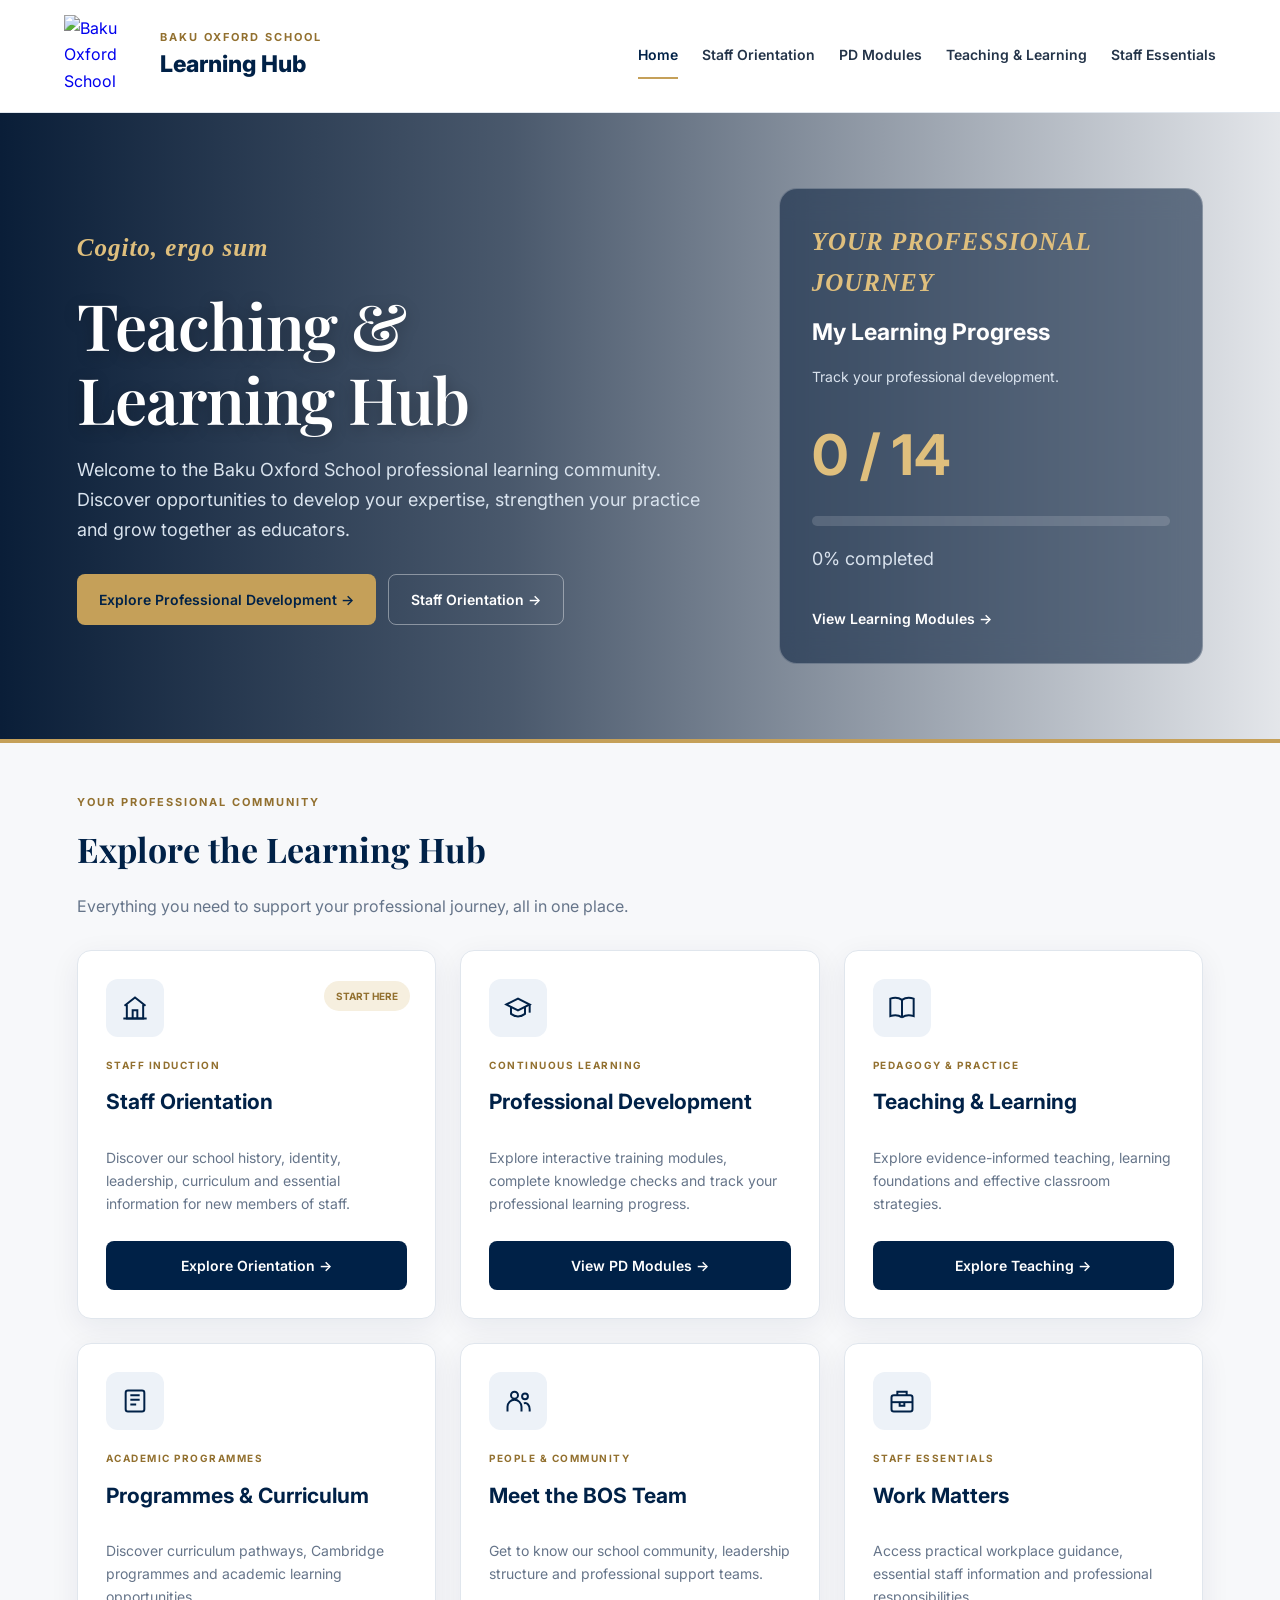
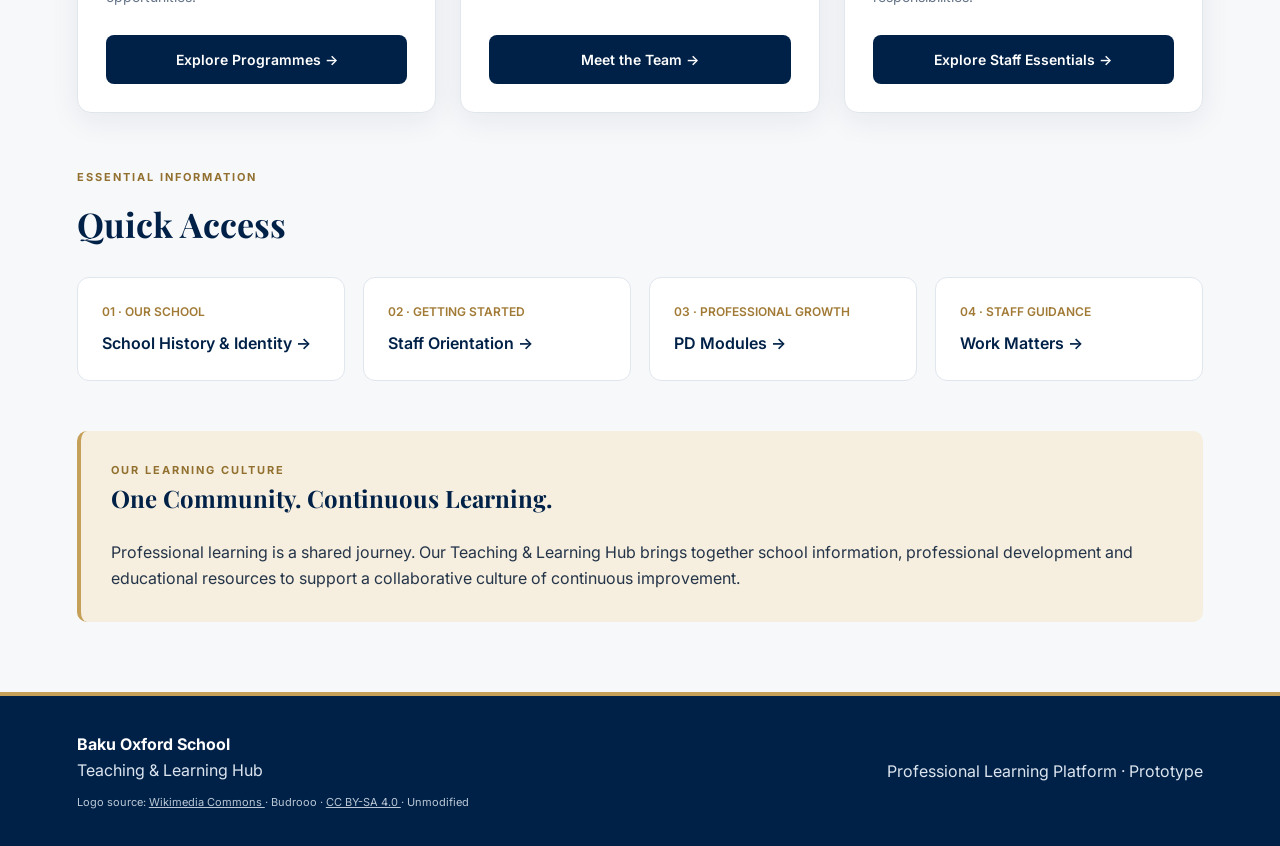
==== commit 00c2b5db: "Add BOS Latin motto to homepage" ====
--- a/index.html
+++ b/index.html
@@ -244,7 +244,7 @@
         <div>
 
             <div class="bos-eyebrow">
-                LEARN · THRIVE · BE UNIQUE
+                Cogito, ergo sum
             </div>
 
             <h1>
--- a/style.css
+++ b/style.css
@@ -369,3 +369,66 @@
         font-size: 27px;
     }
 }
+/* BAKU SKYLINE HERO */
+
+.bos-hero:has(.home-hero) {
+    background:
+        linear-gradient(
+            90deg,
+            rgba(0,21,48,.96) 0%,
+            rgba(0,21,48,.70) 40%,
+            rgba(0,21,48,.08) 100%
+        ),
+        url("./flame-towers.png");
+
+    background-size: cover;
+    background-position: center 55%;
+    background-repeat: no-repeat;
+    border-bottom: 4px solid #c5a059;
+}
+
+.home-hero {
+    min-height: 540px;
+}
+
+.home-hero .bos-eyebrow {
+    font-family: 'Playfair Display', Georgia, serif;
+    font-size: 25px;
+    font-style: italic;
+    letter-spacing: 1px;
+    text-transform: none;
+    color: #dfbf7d;
+}
+
+.home-hero h1 {
+    font-size: clamp(38px, 5vw, 68px);
+    text-shadow: 0 3px 15px #00000040;
+}
+
+.home-hero .hero-progress {
+    background: rgba(0,25,55,.55);
+    backdrop-filter: blur(14px);
+    border: 1px solid #ffffff40;
+    align-self: end;
+}
+
+.bos-logo {
+    width: 82px;
+    height: 82px;
+    object-fit: contain;
+}
+
+@media (max-width: 600px) {
+    .bos-hero:has(.home-hero) {
+        background-position: 70% center;
+    }
+
+    .home-hero {
+        min-height: auto;
+    }
+
+    .bos-logo {
+        width: 60px;
+        height: 60px;
+    }
+}
